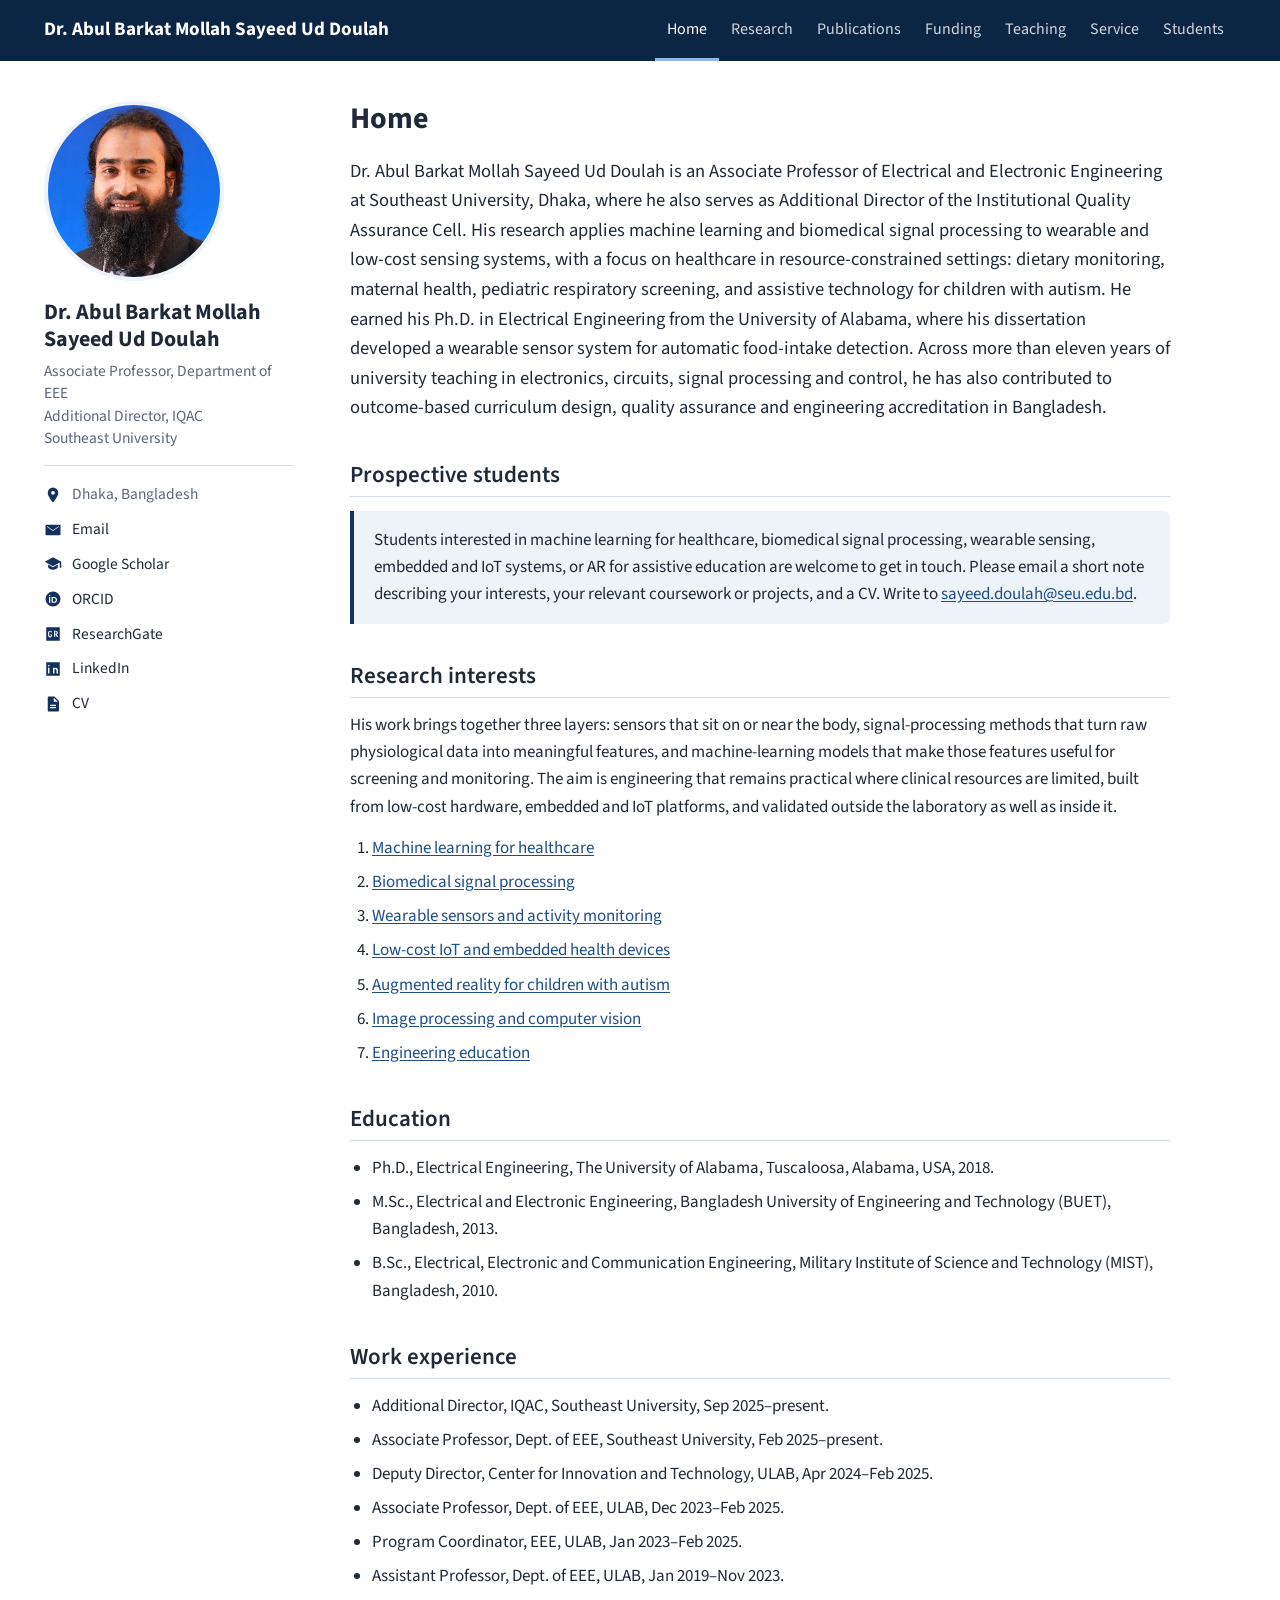
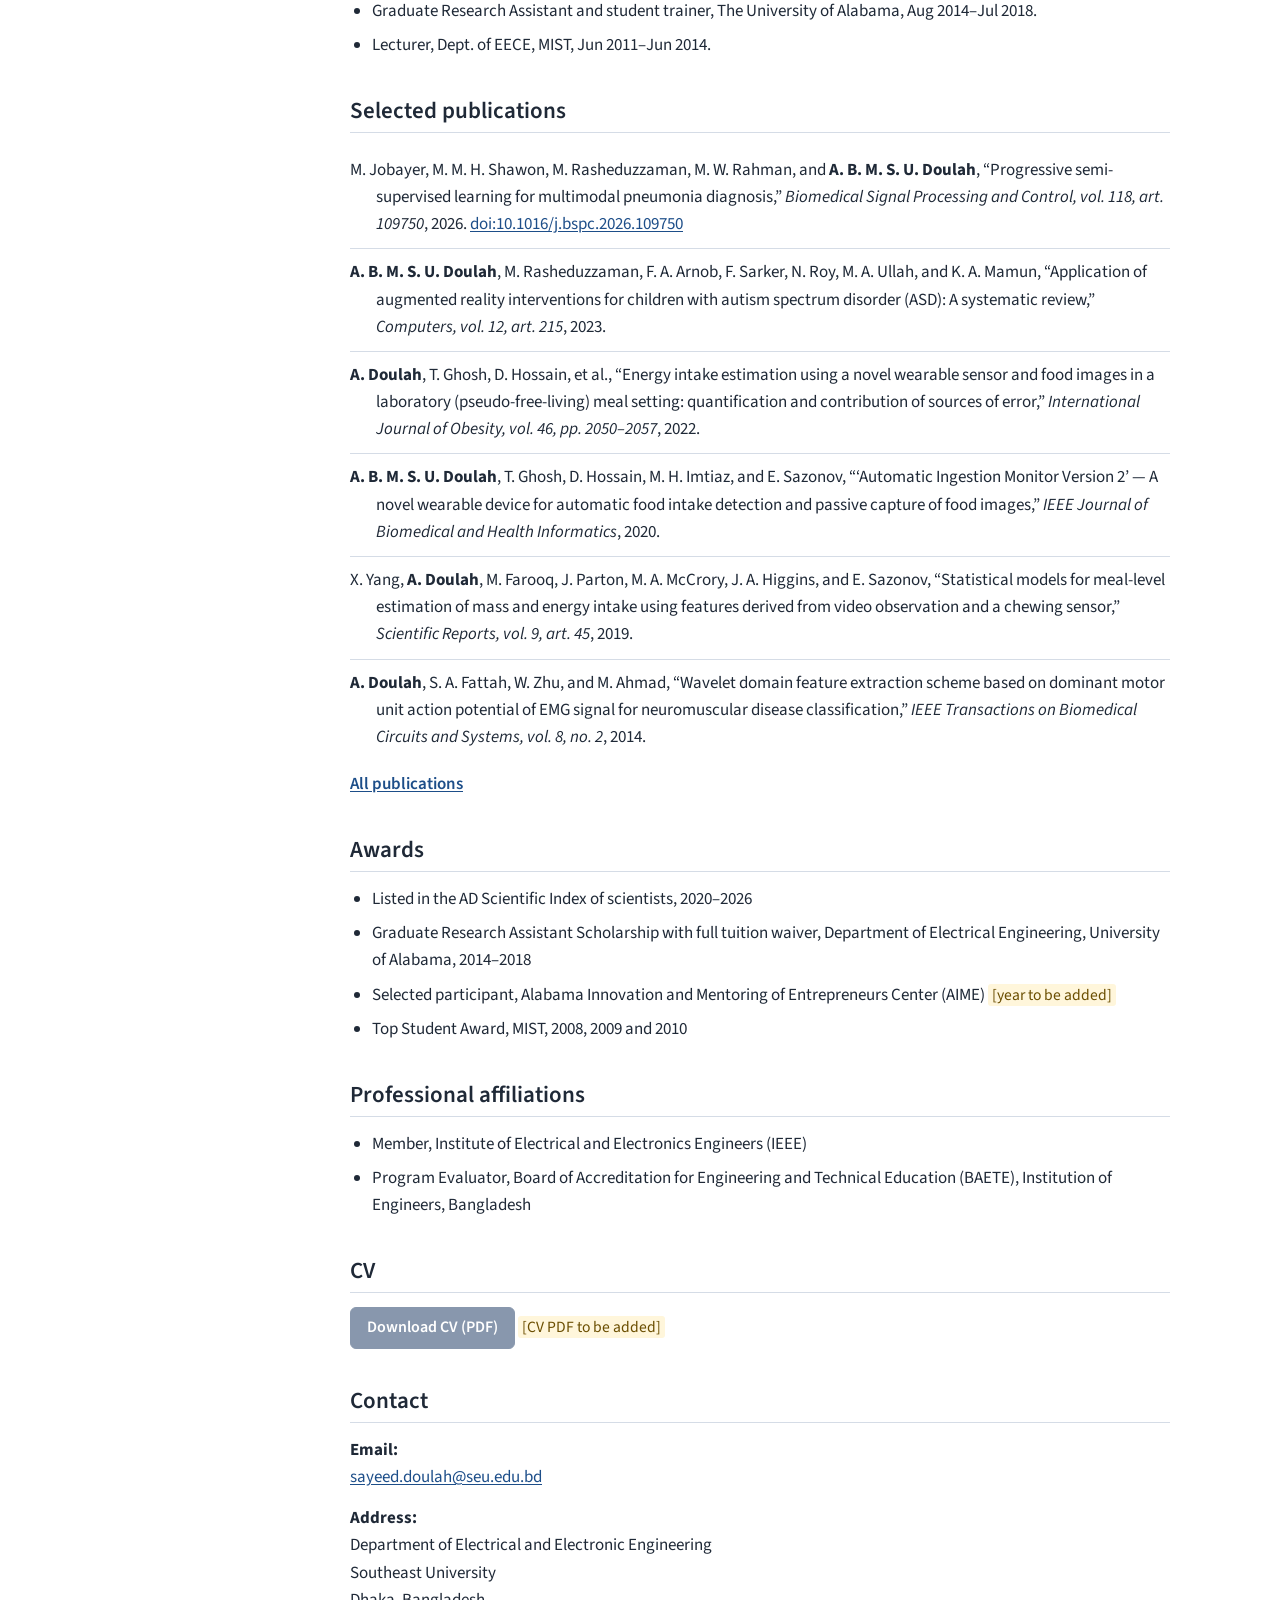
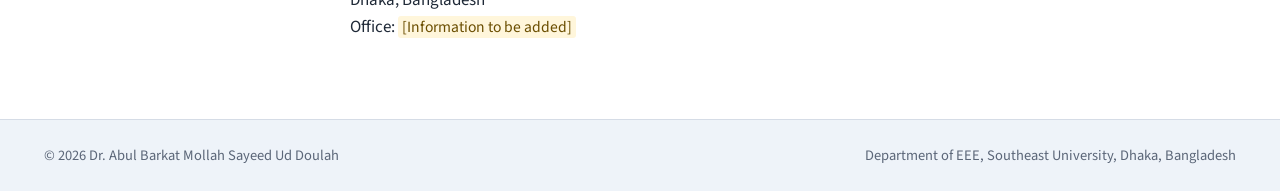
==== index.html @ 3bc94721 "Add files via upload" ====
<!DOCTYPE html>
<html lang="en">
<head>
<meta charset="utf-8">
<meta name="viewport" content="width=device-width, initial-scale=1, viewport-fit=cover">
<title>Dr. Abul Barkat Mollah Sayeed Ud Doulah | EEE, Southeast University | Machine Learning, Biomedical Signal Processing &amp; Healthcare Technology</title>
<meta name="description" content="Associate Professor of EEE at Southeast University, Bangladesh, researching wearable sensing, machine learning and affordable healthcare technology.">
<meta name="author" content="Dr. Abul Barkat Mollah Sayeed Ud Doulah">
<meta name="theme-color" content="#0B2545">
<meta property="og:type" content="profile">
<meta property="og:title" content="Dr. Abul Barkat Mollah Sayeed Ud Doulah">
<meta property="og:description" content="Associate Professor of EEE at Southeast University, Bangladesh. Wearable sensing, machine learning and affordable healthcare technology.">
<meta property="og:image" content="photo.jpg">
<link rel="icon" href="data:image/svg+xml,<svg xmlns='http://www.w3.org/2000/svg' viewBox='0 0 64 64'><rect width='64' height='64' rx='12' fill='%230B2545'/><text x='32' y='42' font-family='Arial' font-size='26' font-weight='700' fill='white' text-anchor='middle'>SD</text></svg>">
<script type="application/ld+json">
{"@context":"https://schema.org","@type":"Person","name":"Abul Barkat Mollah Sayeed Ud Doulah","honorificPrefix":"Dr.","jobTitle":"Associate Professor","worksFor":{"@type":"CollegeOrUniversity","name":"Southeast University","address":"Dhaka, Bangladesh"},"alumniOf":[{"@type":"CollegeOrUniversity","name":"The University of Alabama"},{"@type":"CollegeOrUniversity","name":"Bangladesh University of Engineering and Technology"},{"@type":"CollegeOrUniversity","name":"Military Institute of Science and Technology"}],"email":"mailto:sayeed.doulah@seu.edu.bd","knowsAbout":["Machine Learning","Biomedical Signal Processing","Wearable Sensors","Healthcare Technology","Embedded Systems","Augmented Reality"],"sameAs":["https://scholar.google.com/citations?user=LerqP3wAAAAJ","https://orcid.org/0000-0002-8161-6602","https://www.researchgate.net/profile/Abul_Doulah","https://bd.linkedin.com/in/a-b-m-sayeed-ud-doulah-ba650257"]}
</script>
<link rel="preconnect" href="https://fonts.googleapis.com">
<link rel="preconnect" href="https://fonts.gstatic.com" crossorigin>
<link href="https://fonts.googleapis.com/css2?family=Source+Sans+3:wght@400;600;700&display=swap" rel="stylesheet">
<link rel="stylesheet" href="style.css">
<!-- To change any text on this website, edit content.js (or use editor.html for research topics). -->
</head>
<body>
<a class="skip" href="#content">Skip to content</a>
<header class="masthead">
  <div class="inner">
    <a class="site-title" href="#home" id="site-title"></a>
    <button class="nav-toggle" aria-expanded="false" aria-controls="nav">Menu</button>
    <nav class="nav" id="nav" aria-label="Main"><ul id="navlist"></ul></nav>
  </div>
</header>
<div class="layout">
  <aside class="sidebar" id="sidebar" aria-label="Profile"></aside>
  <main class="content" id="content">
    <noscript><h1>Dr. Abul Barkat Mollah Sayeed Ud Doulah</h1>
    <p>Associate Professor, Department of Electrical and Electronic Engineering, Southeast University, Dhaka, Bangladesh. Additional Director, Institutional Quality Assurance Cell (IQAC), Southeast University.</p>
    <p>Email: <a href="mailto:sayeed.doulah@seu.edu.bd">sayeed.doulah@seu.edu.bd</a> · <a href="https://scholar.google.com/citations?user=LerqP3wAAAAJ&amp;hl=en">Google Scholar</a> · <a href="https://orcid.org/0000-0002-8161-6602">ORCID</a></p>
    <p>Please enable JavaScript to view the full website.</p></noscript>
  </main>
</div>
<footer class="site-footer"><div class="inner" id="footer"></div></footer>

<script src="content.js"></script>
<script>
(function(){
const S = window.SITE, L = S.links;
const esc = s => String(s == null ? "" : s).replace(/&/g,"&amp;").replace(/</g,"&lt;").replace(/>/g,"&gt;").replace(/"/g,"&quot;");
const txt = s => esc(s).replace(/\[([^\]]*to be added[^\]]*)\]/gi,'<span class="todo">[$1]</span>');
const bold = s => esc(s).replace(/\*\*(.+?)\*\*/g,"<b>$1</b>");
const paras = d => (Array.isArray(d) ? d : String(d||"").split(/\n\s*\n/)).filter(x=>String(x).trim()).map(p=>`<p>${txt(p)}</p>`).join("");
const newTab = 'target="_blank" rel="noopener"';
const cvHref = L.cvPdf ? `href="${esc(L.cvPdf)}" ${newTab}` : 'href="#home/cv"';
const slug = s => String(s).toLowerCase().replace(/[^a-z0-9]+/g,"-").replace(/^-|-$/g,"");

const ICON = {
  pin:'<path d="M12 2a7 7 0 0 0-7 7c0 5.2 7 13 7 13s7-7.8 7-13a7 7 0 0 0-7-7zm0 9.5A2.5 2.5 0 1 1 12 6.5a2.5 2.5 0 0 1 0 5z"/>',
  mail:'<path d="M3 5h18a1 1 0 0 1 1 1v12a1 1 0 0 1-1 1H3a1 1 0 0 1-1-1V6a1 1 0 0 1 1-1zm9 7.2L4.4 7H4v.6l8 5.6 8-5.6V7h-.4L12 12.2z"/>',
  scholar:'<path d="M12 3 1 9l11 6 9-4.9V17h2V9L12 3zm-6.5 9.6V16c0 1.9 3 3.5 6.5 3.5s6.5-1.6 6.5-3.5v-3.4L12 16.2l-6.5-3.6z"/>',
  orcid:'<path d="M12 2a10 10 0 1 0 0 20 10 10 0 0 0 0-20zM8.3 17H6.7V9.4h1.6V17zM7.5 8.3a1 1 0 1 1 0-2 1 1 0 0 1 0 2zM10.2 9.4h3c2.6 0 4.2 1.8 4.2 3.8 0 2.1-1.6 3.8-4.2 3.8h-3V9.4zm1.6 1.4v4.8h1.3c1.7 0 2.6-1.1 2.6-2.4s-.9-2.4-2.6-2.4h-1.3z"/>',
  rg:'<path d="M3 3h18v18H3V3zm5.2 4.5c-1.6 0-2.7 1.1-2.7 2.9v3.3c0 1.8 1.1 2.8 2.7 2.8 1.5 0 2.5-.9 2.6-2.4v-1.6H8.2v1.1h1.2v.5c0 .8-.5 1.2-1.2 1.2-.8 0-1.2-.6-1.2-1.6v-3.3c0-1 .5-1.7 1.2-1.7.6 0 1.1.4 1.1 1.2h1.4c0-1.4-1.1-2.4-2.5-2.4zm5.3.1V16h1.4v-3.3h.8l1.4 3.3h1.6l-1.6-3.6c.8-.4 1.3-1.1 1.3-2.1 0-1.6-1-2.7-2.7-2.7h-2.2zm1.4 1.2h.8c.8 0 1.2.5 1.2 1.5 0 .9-.4 1.4-1.2 1.4h-.8V8.8z"/>',
  li:'<path d="M3 3h18v18H3V3zm4.3 7.3H5.4V18h1.9v-7.7zM6.4 6.5a1.1 1.1 0 1 0 0 2.2 1.1 1.1 0 0 0 0-2.2zM18.6 13.5c0-2.1-1.1-3.3-2.8-3.3-1 0-1.7.5-2 1.1v-1H12V18h1.9v-4.1c0-1.1.3-2 1.5-2 1.1 0 1.3 1 1.3 2.1V18h1.9v-4.5z"/>',
  cv:'<path d="M6 2h8l6 6v13a1 1 0 0 1-1 1H6a1 1 0 0 1-1-1V3a1 1 0 0 1 1-1zm7 1.5V9h5.5L13 3.5zM8 13v1.5h8V13H8zm0 3v1.5h8V16H8z"/>'
};
const ic = k => `<svg viewBox="0 0 24 24" aria-hidden="true">${ICON[k]}</svg>`;

const ALL_PAGES = [["home","Home"],["research","Research"],["publications","Publications"],["funding","Funding"],["teaching","Teaching"],["service","Service"],["students","Students"],["gallery","Gallery"]];
const PAGES = ALL_PAGES.filter(p => p[0] !== "gallery" || (S.gallery && S.gallery.length));

function figure(im, cls){
  const alt = im.alt || im.caption || "";
  return `<figure class="${cls||""}"><a href="${esc(im.src)}" ${newTab}><img src="${esc(im.src)}" alt="${esc(alt)}" loading="lazy" data-check></a>${im.caption?`<figcaption>${txt(im.caption)}</figcaption>`:""}</figure>`;
}
function cite(p){
  const doi = p.doi ? ` <a href="https://doi.org/${esc(p.doi)}" ${newTab}>doi:${esc(p.doi)}</a>` : "";
  return `<li>${bold(p.authors)}, “${esc(p.title)},” <span class="v">${esc(p.venue)}</span>, ${esc(p.year)}.${doi}</li>`;
}
function project(p){
  return `<div class="proj"><h3>${esc(p.title)}</h3><p>${esc(p.desc)}</p>
   <dl><dt>Role</dt><dd>${esc(p.role)}</dd><dt>Funding</dt><dd>${esc(p.funder)}${p.amount?`, ${esc(p.amount)}`:""}</dd>
   <dt>Period</dt><dd>${txt(p.period)}</dd><dt>Status</dt><dd><span class="status">${esc(p.status)}</span></dd></dl></div>`;
}
const topics = () => (S.researchTopics||[]).map(t => Object.assign({}, t, {id: t.id || slug(t.title)}));

const views = {
home(){
  const sel = S.publications.filter(p=>p.selected).sort((a,b)=>b.year-a.year);
  return `<h1>Home</h1>
  <section><p class="lead">${esc(S.intro)}</p></section>
  <section><h2>Prospective students</h2><div class="callout"><p>${esc(S.students.prospective)} Write to <a href="mailto:${esc(L.email)}">${esc(L.email)}</a>.</p></div></section>
  <section><h2>Research interests</h2><p>${esc(S.statement.text)}</p>
   <ol class="list">${topics().map(t=>`<li><a href="#research/${esc(t.id)}">${esc(t.title)}</a></li>`).join("")}</ol></section>
  <section><h2>Education</h2><ul class="list">${S.education.map(e=>`<li>${esc(e.degree)}, ${esc(e.inst)}, ${esc(e.years.split(/[–-]/).pop())}.</li>`).join("")}</ul></section>
  <section><h2>Work experience</h2><ul class="list">${S.appointments.map(a=>`<li>${esc(a[1])}, ${esc(a[2])}, ${esc(a[0])}.</li>`).join("")}</ul></section>
  <section><h2>Selected publications</h2><ul class="pubs">${sel.map(cite).join("")}</ul><p style="margin-top:10px"><a class="more" href="#publications">All publications</a></p></section>
  <section><h2>Awards</h2><ul class="list">${S.awards.map(a=>`<li>${txt(a)}</li>`).join("")}</ul></section>
  <section><h2>Professional affiliations</h2><ul class="list">${S.affiliations.map(a=>`<li>${esc(a)}</li>`).join("")}</ul></section>
  <section><h2 id="cv">CV</h2>${L.cvPdf?`<a class="btn" ${cvHref}>Download CV (PDF)</a>`:`<span class="btn disabled" aria-disabled="true">Download CV (PDF)</span> <span class="todo">[CV PDF to be added]</span>`}</section>
  <section><h2 id="contact">Contact</h2><p><b>Email:</b><br><a href="mailto:${esc(L.email)}">${esc(L.email)}</a></p>
   <p><b>Address:</b><br>${S.contact.lines.map(esc).join("<br>")}<br>Office: ${txt(S.contact.office)}</p></section>`;
},
research(){
  const T = topics();
  return `<h1>Research</h1>
  <section><p class="lead">${esc(S.vision)}</p></section>
  <section><h2>Research topics</h2><ul class="topic-index">${T.map(t=>`<li><a href="#research/${esc(t.id)}">${esc(t.title)}</a></li>`).join("")}</ul></section>
  ${T.map(t=>{
    const imgs = t.images||[];
    const first = imgs[0], rest = imgs.slice(1);
    return `<section class="topic" id="t-${esc(t.id)}"><h2>${esc(t.title)}</h2>
      <div class="topic-row${first?"":" no-img"}"><div>${t.summary?`<p class="summary">${txt(t.summary)}</p>`:""}${paras(t.description)}</div>${first?figure(first):""}</div>
      ${rest.length?`<div class="topic-gallery">${rest.map(i=>figure(i)).join("")}</div>`:""}</section>`;}).join("")}
  <section><h2>Ongoing research directions</h2><ul class="list">${S.directions.map(d=>`<li>${esc(d)}</li>`).join("")}</ul></section>
  <section><h2>Collaborations</h2><ul class="list">${S.collaborations.map(c=>`<li>${c}</li>`).join("")}</ul></section>
  <section><h2>Past research</h2><ul class="list">${S.pastResearch.map(d=>`<li>${esc(d)}</li>`).join("")}</ul></section>`;
},
publications(){
  return `<h1>Publications</h1><section><p>Journal articles, conference papers and abstracts, newest first. Full texts and citation metrics are on
   <a href="${esc(L.scholar)}" ${newTab}>Google Scholar</a>, <a href="${esc(L.orcid)}" ${newTab}>ORCID</a> and <a href="${esc(L.researchgate)}" ${newTab}>ResearchGate</a>.</p>
   <div class="filters"><input id="q" type="search" placeholder="Search titles, authors or venues" aria-label="Search publications">
   <div class="seg" role="group" aria-label="Publication type"><button data-t="all" aria-pressed="true">All</button><button data-t="journal" aria-pressed="false">Journal</button><button data-t="conference" aria-pressed="false">Conference</button><button data-t="abstract" aria-pressed="false">Abstracts</button><button data-t="review" aria-pressed="false">Under review</button></div></div>
   <div id="publist"></div></section>`;
},
funding(){
  return `<h1>Funding</h1><section><p>Research grants received as principal investigator or co-investigator.</p>${S.projects.map(project).join("")}</section>`;
},
teaching(){
  return `<h1>Teaching</h1><section><h2>Teaching philosophy</h2>${S.teachingPhilosophy.map(p=>`<p>${esc(p)}</p>`).join("")}</section>
  <section><h2>Courses and laboratories</h2><p class="meta">Taught at Southeast University, ULAB and MIST.</p>
   ${S.courses.map(c=>`<h3>${esc(c.area)}</h3><ul class="list">${c.items.map(i=>`<li>${esc(i)}</li>`).join("")}</ul>`).join("")}</section>
  <section><h2>Workshops and seminars delivered</h2><ul class="list">${S.workshops.map(w=>`<li>${esc(w)}</li>`).join("")}</ul></section>`;
},
service(){
  return `<h1>Academic service</h1><section><p>${esc(S.serviceIntro)}</p></section>`
   + S.service.map(g=>`<section><h2>${esc(g.group)}</h2><ul class="tl">${g.items.map(i=>`<li><span class="when">${esc(i[1]||"")}</span><div><b>${esc(i[0])}</b>${i[2]?`<br>${esc(i[2])}`:""}</div></li>`).join("")}</ul></section>`).join("");
},
students(){
  const s=S.students;
  return `<h1>Students</h1><section><h2>Supervision and mentoring</h2><p>${esc(s.intro)}</p></section>
   <section><h2>Current students</h2><p>${txt(s.current)}</p></section>
   <section><h2>Completed students</h2><p>${txt(s.completed)}</p></section>
   <section><h2>Join the group</h2><div class="callout"><p>${esc(s.prospective)}</p></div><p style="margin-top:14px"><a class="btn" href="mailto:${esc(L.email)}">Email Dr. Sayeed Ud Doulah</a></p></section>`;
},
gallery(){
  return `<h1>Gallery</h1><div class="gallery">${(S.gallery||[]).map(i=>figure(i)).join("")}</div>`;
}
};

function renderPubs(){
  const box=document.getElementById("publist"); if(!box) return;
  const q=(document.getElementById("q").value||"").toLowerCase().trim();
  const t=document.querySelector('.seg button[aria-pressed="true"]').dataset.t;
  const names={journal:"Journal articles",conference:"Conference papers",abstract:"Abstracts and workshop presentations",review:"Manuscripts under review"};
  const list=S.publications.filter(p=>(t==="all"||p.type===t)&&(!q||(p.title+" "+p.authors+" "+p.venue+" "+p.year).toLowerCase().includes(q)));
  let h=`<p class="count" aria-live="polite">${list.length} ${list.length===1?"item":"items"}</p>`;
  for(const type of ["journal","conference","abstract","review"]){
    const g=list.filter(p=>p.type===type).sort((a,b)=>b.year-a.year); if(!g.length) continue;
    h+=`<h2>${names[type]}</h2>`; let yr=null, buf="";
    g.forEach(p=>{ if(p.year!==yr){ if(buf) h+=`<ul class="pubs">${buf}</ul>`; buf=""; yr=p.year; h+=`<p class="year">${yr}</p>`; } buf+=cite(p); });
    h+=`<ul class="pubs">${buf}</ul>`;
  }
  if(!list.length) h+=`<p>No publications match. Clear the search box or choose All.</p>`;
  box.innerHTML=h;
}

const nav=document.getElementById("nav"), toggle=document.querySelector(".nav-toggle");
function show(){
  const [id, sub] = (location.hash||"#home").slice(1).split("/");
  const page = views[id] && PAGES.some(p=>p[0]===id) ? id : "home";
  document.getElementById("content").innerHTML = views[page]();
  document.querySelectorAll("#navlist a").forEach(a=>{ if(a.dataset.p===page) a.setAttribute("aria-current","page"); else a.removeAttribute("aria-current"); });
  const label = PAGES.find(p=>p[0]===page)[1];
  document.title = page==="home" ? `${S.name} | EEE, Southeast University` : `${label} | ${S.name}`;
  if(page==="publications"){
    document.getElementById("q").addEventListener("input",renderPubs);
    document.querySelectorAll(".seg button").forEach(b=>b.addEventListener("click",()=>{document.querySelectorAll(".seg button").forEach(x=>x.setAttribute("aria-pressed","false"));b.setAttribute("aria-pressed","true");renderPubs();}));
    renderPubs();
  }
  document.querySelectorAll("img[data-check]").forEach(img=>{
    const fail=()=>{ const f=img.closest("figure"); if(!f) return; const d=document.createElement("div"); d.className="img-missing"; d.textContent="Picture not found: "+img.getAttribute("src")+". Upload this file to the repository."; f.replaceWith(d); };
    if(img.complete && img.naturalWidth===0) fail(); else img.addEventListener("error",fail,{once:true});
  });
  nav.classList.remove("open"); toggle.setAttribute("aria-expanded","false");
  const target = sub && (document.getElementById("t-"+sub) || document.getElementById(sub));
  if(target) target.scrollIntoView(); else window.scrollTo(0,0);
}

document.getElementById("site-title").innerHTML = `<span class="full">${esc(S.name)}</span><span class="short">Dr. ${esc(S.shortName)}</span>`;
document.getElementById("navlist").innerHTML = PAGES.map(p=>`<li><a href="#${p[0]}" data-p="${p[0]}">${p[1]}</a></li>`).join("");
document.getElementById("sidebar").innerHTML = `<img class="avatar" src="photo.jpg" alt="${esc(S.photoAlt)}">
  <h2 class="sb-name">${esc(S.name.replace(/^Dr\.\s*/,"Dr. "))}</h2>
  <p class="sb-role">${(S.sidebarLines||[]).map(esc).join("<br>")}</p>
  <ul class="sb-links">
   <li>${ic("pin")}<span>${esc(S.location)}</span></li>
   <li>${ic("mail")}<a href="mailto:${esc(L.email)}">Email</a></li>
   ${L.scholar?`<li>${ic("scholar")}<a href="${esc(L.scholar)}" ${newTab}>Google Scholar</a></li>`:""}
   ${L.orcid?`<li>${ic("orcid")}<a href="${esc(L.orcid)}" ${newTab}>ORCID</a></li>`:""}
   ${L.researchgate?`<li>${ic("rg")}<a href="${esc(L.researchgate)}" ${newTab}>ResearchGate</a></li>`:""}
   ${L.linkedin?`<li>${ic("li")}<a href="${esc(L.linkedin)}" ${newTab}>LinkedIn</a></li>`:""}
   <li>${ic("cv")}<a ${cvHref}>CV</a></li>
  </ul>`;
document.getElementById("footer").innerHTML = `<span>© ${new Date().getFullYear()} ${esc(S.name)}</span><span>Department of EEE, Southeast University, Dhaka, Bangladesh</span>`;
toggle.addEventListener("click",()=>{const o=nav.classList.toggle("open");toggle.setAttribute("aria-expanded",o);});
window.addEventListener("hashchange",show);
show();
})();
</script>
</body>
</html>
---- style.css ----
/* Design for Dr. Sayeed Ud Doulah's website. Text lives in content.js. */
:root{
  --navy:#0B2545; --navy-2:#13315C; --link:#1D4E89; --link-hover:#0B2545;
  --bg:#FFFFFF; --tint:#EEF3F9; --ink:#1F2937; --muted:#5B6678; --rule:#D5DCE6;
  --on-navy:#FFFFFF; --todo-bg:#FFF6DB; --todo-ink:#6B4E00;
  box-sizing:border-box;
}
@media (prefers-color-scheme: dark){ :root:not([data-theme="light"]){
  --navy:#0A1C33; --navy-2:#16304F; --link:#8FB8E8; --link-hover:#B9D3F2; --bg:#0F1724; --tint:#16202F;
  --ink:#E4E9F0; --muted:#A3AEBE; --rule:#2A3648; --todo-bg:#3A3015; --todo-ink:#F2D98A; } }
:root[data-theme="dark"]{ --navy:#0A1C33; --navy-2:#16304F; --link:#8FB8E8; --link-hover:#B9D3F2; --bg:#0F1724; --tint:#16202F;
  --ink:#E4E9F0; --muted:#A3AEBE; --rule:#2A3648; --todo-bg:#3A3015; --todo-ink:#F2D98A; }
*,*::before,*::after{box-sizing:inherit}
html{scroll-padding-top:72px}
body{margin:0;background:var(--bg);color:var(--ink);font-family:"Source Sans 3","Segoe UI",Roboto,Arial,sans-serif;font-size:17px;line-height:1.6;-webkit-font-smoothing:antialiased}
a{color:var(--link);text-underline-offset:2px}
a:hover{color:var(--link-hover)}
:focus-visible{outline:3px solid #4C8FD9;outline-offset:2px}
img{max-width:100%}
.todo{background:var(--todo-bg);color:var(--todo-ink);padding:0 4px;border-radius:3px;font-size:.92em}
.skip{position:absolute;left:-9999px;top:8px;background:var(--bg);padding:8px 12px;z-index:50}
.skip:focus{left:8px}

/* ---------- masthead ---------- */
.masthead{position:sticky;top:0;z-index:20;background:var(--navy);color:var(--on-navy);padding-top:env(safe-area-inset-top,0px)}
.masthead .inner{max-width:1240px;margin:0 auto;padding:0 24px;display:flex;align-items:center;justify-content:space-between;min-height:58px;gap:16px}
.site-title{color:var(--on-navy);text-decoration:none;font-weight:700;font-size:19px;white-space:nowrap}
.site-title:hover{color:var(--on-navy)}
.site-title{min-width:0;overflow:hidden;text-overflow:ellipsis}
.site-title .short{display:none}
@media (max-width:620px){.site-title .full{display:none}.site-title .short{display:inline}}
.nav ul{list-style:none;margin:0;padding:0;display:flex;flex-wrap:wrap}
.nav a{display:block;padding:17px 12px 15px;color:rgba(255,255,255,.82);text-decoration:none;font-size:16px;border-bottom:3px solid transparent}
.nav a:hover{color:#fff}
.nav a[aria-current="page"]{color:#fff;border-bottom-color:#8FB8E8}
.nav-toggle{display:none;background:transparent;border:1px solid rgba(255,255,255,.45);color:#fff;font:inherit;font-size:16px;border-radius:6px;padding:6px 14px;min-height:42px;cursor:pointer}
@media (max-width:980px){
  .nav-toggle{display:block}
  .nav{display:none;position:absolute;top:100%;left:0;right:0;background:var(--navy-2)}
  .nav.open{display:block}
  .nav ul{flex-direction:column;padding:6px 24px 14px}
  .nav a{padding:12px 0;border-bottom:1px solid rgba(255,255,255,.12)}
  .nav a[aria-current="page"]{border-bottom-color:rgba(255,255,255,.12);font-weight:700}
}

/* ---------- page layout: sidebar + content ---------- */
.layout{max-width:1240px;margin:0 auto;padding:40px 24px 64px;display:grid;grid-template-columns:250px minmax(0,1fr);gap:56px}
.sidebar{position:sticky;top:96px;align-self:start}
.avatar{width:180px;height:180px;border-radius:50%;object-fit:cover;object-position:center 18%;display:block;border:4px solid var(--tint)}
.sb-name{font-size:22px;font-weight:700;line-height:1.25;margin:18px 0 6px;color:var(--ink)}
.sb-role{color:var(--muted);font-size:15.5px;margin:0 0 16px;line-height:1.45}
.sb-links{list-style:none;margin:0;padding:16px 0 0;border-top:1px solid var(--rule);font-size:15.5px}
.sb-links li{display:flex;align-items:center;gap:10px;margin:0 0 10px;color:var(--muted)}
.sb-links svg{width:18px;height:18px;flex:none;fill:var(--navy-2)}
@media (prefers-color-scheme: dark){ :root:not([data-theme="light"]) .sb-links svg{fill:var(--link)} }
.sb-links a{color:var(--ink);text-decoration:none}
.sb-links a:hover{color:var(--link);text-decoration:underline}
@media (max-width:900px){
  .layout{grid-template-columns:1fr;gap:28px;padding-top:24px}
  .sidebar{position:static;display:grid;grid-template-columns:96px 1fr;gap:4px 18px;align-items:center;padding-bottom:20px;border-bottom:1px solid var(--rule)}
  .avatar{width:96px;height:96px;grid-row:span 2;border-width:3px}
  .sb-name{margin:0;font-size:20px}
  .sb-role{margin:0;font-size:15px}
  .sb-links{grid-column:1/-1;display:flex;flex-wrap:wrap;gap:6px 18px;border-top:0;padding-top:10px}
  .sb-links li{margin:0}
}

/* ---------- content typography ---------- */
.content h1{font-size:30px;font-weight:700;line-height:1.2;margin:0 0 20px;color:var(--ink)}
.content h2{font-size:23px;font-weight:600;line-height:1.25;margin:40px 0 14px;padding-bottom:6px;border-bottom:1px solid var(--rule);color:var(--ink)}
.content h2{margin-top:0}
.content section+section{margin-top:38px}
.content h3{font-size:18.5px;font-weight:600;margin:26px 0 6px}
.content p{margin:0 0 14px}
.content>section,.content .measure{max-width:820px}
.meta{color:var(--muted);font-size:15px}
.lead{font-size:18.5px}
ul.list,ol.list{padding-left:22px;margin:0 0 14px}
ul.list li,ol.list li{margin-bottom:7px}
.callout{background:var(--tint);border-left:4px solid var(--navy-2);padding:16px 20px;border-radius:0 6px 6px 0;margin:0 0 8px}
.callout p:last-child{margin:0}
.btn{display:inline-flex;align-items:center;min-height:42px;padding:0 16px;border-radius:6px;font-weight:600;font-size:16px;text-decoration:none;background:var(--navy-2);color:#fff;border:1px solid var(--navy-2)}
.btn:hover{background:var(--navy);color:#fff}
.btn.ghost{background:transparent;color:var(--link);border-color:var(--rule)}
.btn.ghost:hover{border-color:var(--link);color:var(--link)}
.btn.disabled{opacity:.5;pointer-events:none}
.more{font-weight:600}

/* timeline / tables */
.tl{list-style:none;margin:0;padding:0}
.tl li{display:grid;grid-template-columns:150px 1fr;gap:16px;padding:10px 0;border-bottom:1px solid var(--rule)}
.tl li:last-child{border-bottom:0}
.tl .when{color:var(--muted);font-size:15.5px;font-weight:600}
@media (max-width:600px){.tl li{grid-template-columns:1fr;gap:0}}

/* research topics */
.topic-index{display:grid;grid-template-columns:repeat(auto-fill,minmax(230px,1fr));gap:12px;margin:0 0 8px;padding:0;list-style:none}
.topic-index a{display:block;height:100%;padding:12px 14px;border:1px solid var(--rule);border-radius:6px;text-decoration:none;color:var(--ink);font-weight:600;font-size:16px}
.topic-index a:hover{border-color:var(--link);color:var(--link)}
.topic{padding:4px 0 8px}
.topic-row{display:grid;grid-template-columns:minmax(0,1fr) 300px;gap:28px;align-items:start}
.topic-row.no-img{grid-template-columns:minmax(0,1fr)}
.topic .summary{font-weight:600;color:var(--ink)}
figure{margin:0}
figure img{display:block;width:100%;height:auto;border-radius:6px;border:1px solid var(--rule);background:var(--tint)}
figcaption{font-size:14.5px;color:var(--muted);margin-top:6px;line-height:1.4}
.topic-gallery{display:grid;grid-template-columns:repeat(auto-fill,minmax(200px,1fr));gap:16px;margin-top:16px}
.topic-gallery img{aspect-ratio:4/3;object-fit:cover}
.img-missing{display:flex;align-items:center;justify-content:center;aspect-ratio:4/3;border:1px dashed var(--rule);border-radius:6px;color:var(--muted);font-size:14px;padding:12px;text-align:center}
@media (max-width:760px){.topic-row{grid-template-columns:1fr}}

/* projects */
.proj{padding:16px 0;border-bottom:1px solid var(--rule)}
.proj:last-child{border-bottom:0}
.proj h3{margin:0 0 4px}
.proj p{margin:0 0 6px}
.proj dl{display:grid;grid-template-columns:auto 1fr;gap:2px 14px;margin:6px 0 0;font-size:15.5px}
.proj dt{color:var(--muted)}
.proj dd{margin:0}
.status{display:inline-block;font-size:14px;font-weight:600;padding:1px 8px;border-radius:999px;background:var(--tint);color:var(--navy-2);border:1px solid var(--rule)}
@media (prefers-color-scheme: dark){ :root:not([data-theme="light"]) .status{color:var(--link)} }

/* publications */
.pubs{list-style:none;padding:0;margin:0}
.pubs li{padding:10px 0 10px 26px;text-indent:-26px;border-bottom:1px solid var(--rule)}
.pubs li:last-child{border-bottom:0}
.pubs .v{font-style:italic}
.year{font-size:15px;font-weight:700;color:var(--muted);margin:22px 0 2px}
.filters{display:flex;flex-wrap:wrap;gap:10px;align-items:center;margin:6px 0 18px}
.filters input{flex:1 1 240px;min-height:42px;padding:0 12px;font:inherit;font-size:16px;border:1px solid var(--rule);border-radius:6px;background:var(--bg);color:var(--ink)}
.seg{display:flex;flex-wrap:wrap;gap:6px}
.seg button{min-height:38px;padding:0 12px;font:inherit;font-size:15px;border:1px solid var(--rule);border-radius:6px;background:var(--bg);color:var(--ink);cursor:pointer}
.seg button[aria-pressed="true"]{background:var(--navy-2);border-color:var(--navy-2);color:#fff}
.count{color:var(--muted);font-size:15px}

/* gallery */
.gallery{display:grid;grid-template-columns:repeat(auto-fill,minmax(240px,1fr));gap:20px}
.gallery img{aspect-ratio:4/3;object-fit:cover}

.site-footer{border-top:1px solid var(--rule);background:var(--tint);color:var(--muted);font-size:14.5px;padding:24px 0 calc(24px + env(safe-area-inset-bottom,0px))}
.site-footer .inner{max-width:1240px;margin:0 auto;padding:0 24px;display:flex;flex-wrap:wrap;justify-content:space-between;gap:8px 24px}
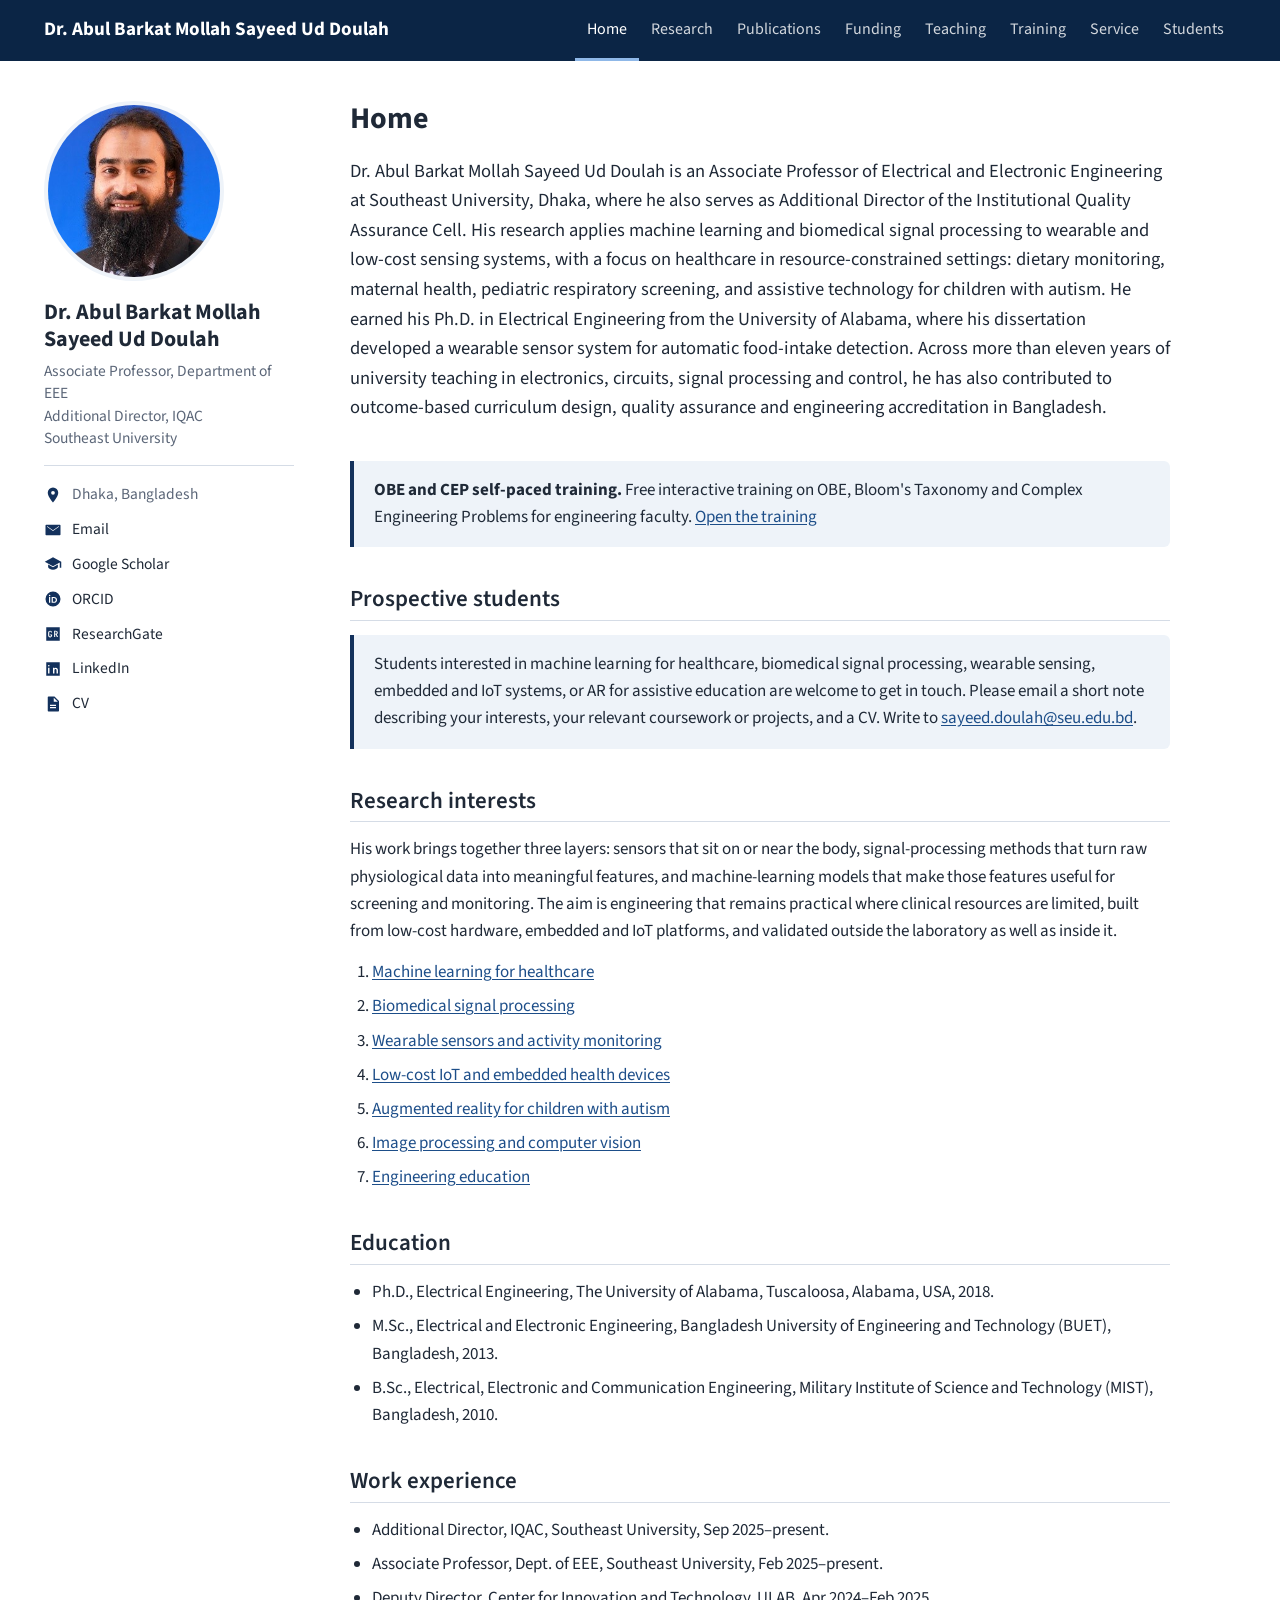
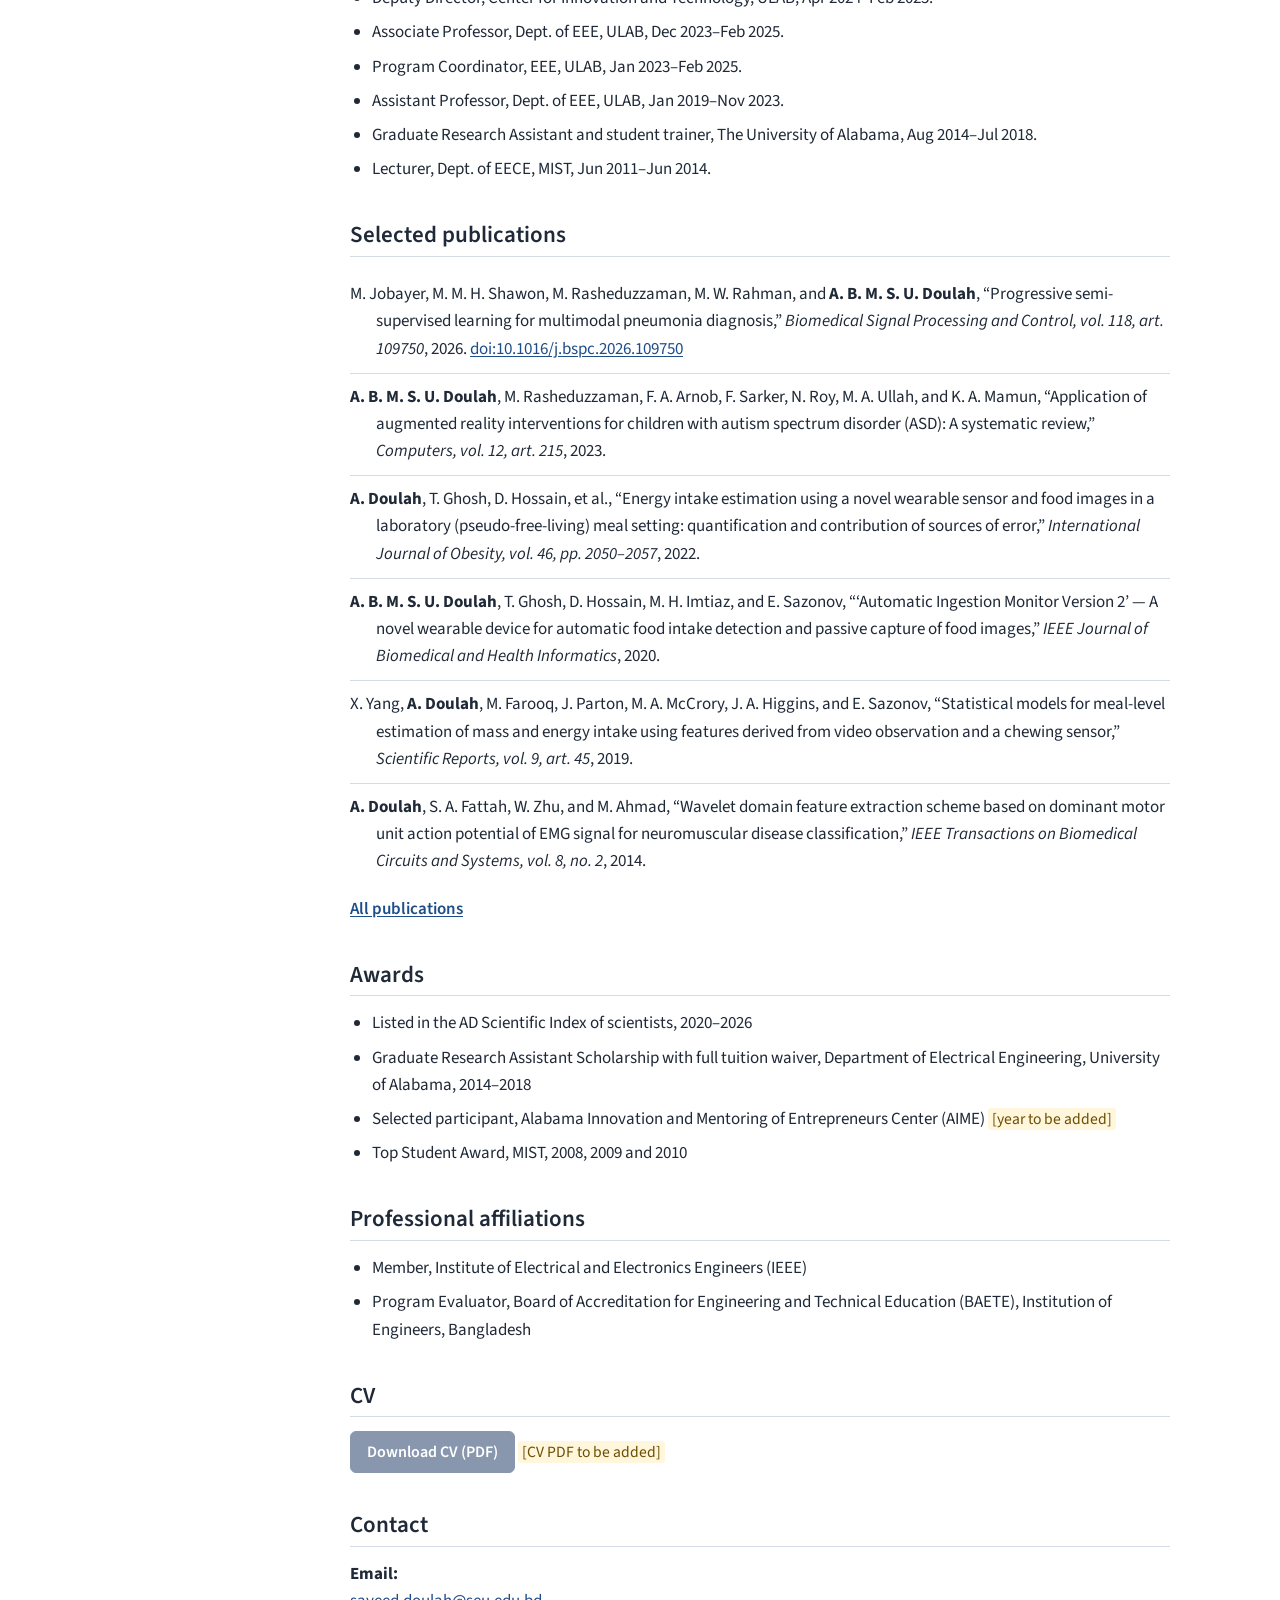
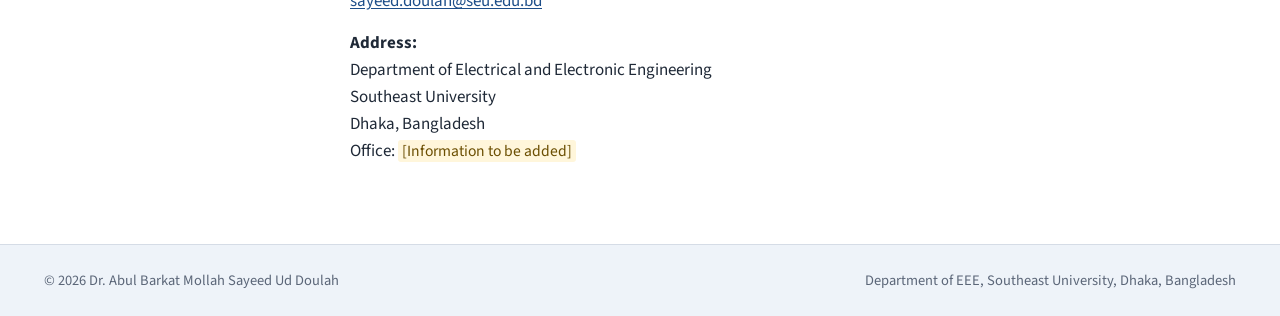
==== commit dbcb5790: "Add files via upload" ====
--- a/index.html
+++ b/index.html
@@ -64,8 +64,9 @@
 };
 const ic = k => `<svg viewBox="0 0 24 24" aria-hidden="true">${ICON[k]}</svg>`;
 
-const ALL_PAGES = [["home","Home"],["research","Research"],["publications","Publications"],["funding","Funding"],["teaching","Teaching"],["service","Service"],["students","Students"],["gallery","Gallery"]];
-const PAGES = ALL_PAGES.filter(p => p[0] !== "gallery" || (S.gallery && S.gallery.length));
+const ALL_PAGES = [["home","Home"],["research","Research"],["publications","Publications"],["funding","Funding"],["teaching","Teaching"],["training",(window.SITE.training&&window.SITE.training.menuLabel)||"Training"],["service","Service"],["students","Students"],["gallery","Gallery"]];
+const TR = S.training || {};
+const PAGES = ALL_PAGES.filter(p => (p[0] !== "gallery" || (S.gallery && S.gallery.length)) && (p[0] !== "training" || TR.enabled));
 
 function figure(im, cls){
   const alt = im.alt || im.caption || "";
@@ -87,6 +88,7 @@
   const sel = S.publications.filter(p=>p.selected).sort((a,b)=>b.year-a.year);
   return `<h1>Home</h1>
   <section><p class="lead">${esc(S.intro)}</p></section>
+  ${TR.enabled?`<section><div class="callout"><p><b>${esc(TR.title)}.</b> Free interactive training on OBE, Bloom's Taxonomy and Complex Engineering Problems for engineering faculty. <a href="#training">Open the training</a></p></div></section>`:""}
   <section><h2>Prospective students</h2><div class="callout"><p>${esc(S.students.prospective)} Write to <a href="mailto:${esc(L.email)}">${esc(L.email)}</a>.</p></div></section>
   <section><h2>Research interests</h2><p>${esc(S.statement.text)}</p>
    <ol class="list">${topics().map(t=>`<li><a href="#research/${esc(t.id)}">${esc(t.title)}</a></li>`).join("")}</ol></section>
@@ -128,7 +130,16 @@
   return `<h1>Teaching</h1><section><h2>Teaching philosophy</h2>${S.teachingPhilosophy.map(p=>`<p>${esc(p)}</p>`).join("")}</section>
   <section><h2>Courses and laboratories</h2><p class="meta">Taught at Southeast University, ULAB and MIST.</p>
    ${S.courses.map(c=>`<h3>${esc(c.area)}</h3><ul class="list">${c.items.map(i=>`<li>${esc(i)}</li>`).join("")}</ul>`).join("")}</section>
-  <section><h2>Workshops and seminars delivered</h2><ul class="list">${S.workshops.map(w=>`<li>${esc(w)}</li>`).join("")}</ul></section>`;
+  <section><h2>Workshops and seminars delivered</h2><ul class="list">${S.workshops.map(w=>`<li>${esc(w)}</li>`).join("")}</ul></section>
+  ${TR.enabled?`<section><h2>Self-paced training</h2><p>${esc(TR.title)}: <a href="#training">open the training page</a>.</p></section>`:""}`;
+},
+training(){
+  return `<h1>${esc(TR.title)}</h1>
+  <section><p class="lead">${esc(TR.intro)}</p>
+   <p><a class="btn" href="${esc(TR.file)}" ${newTab}>${esc(TR.buttonText||"Start the training")}</a></p></section>
+  <section><h2>What the training covers</h2>${(TR.modules||[]).map(m=>`<div class="proj"><h3>${esc(m.title)}</h3><p class="meta">${esc(m.lessons)}</p><p>${esc(m.topics)}</p></div>`).join("")}</section>
+  <section><h2>How it works</h2><ol class="list">${(TR.howItWorks||[]).map(x=>`<li>${esc(x)}</li>`).join("")}</ol>
+   <p><a class="btn" href="${esc(TR.file)}" ${newTab}>${esc(TR.buttonText||"Start the training")}</a></p></section>`;
 },
 service(){
   return `<h1>Academic service</h1><section><p>${esc(S.serviceIntro)}</p></section>`
